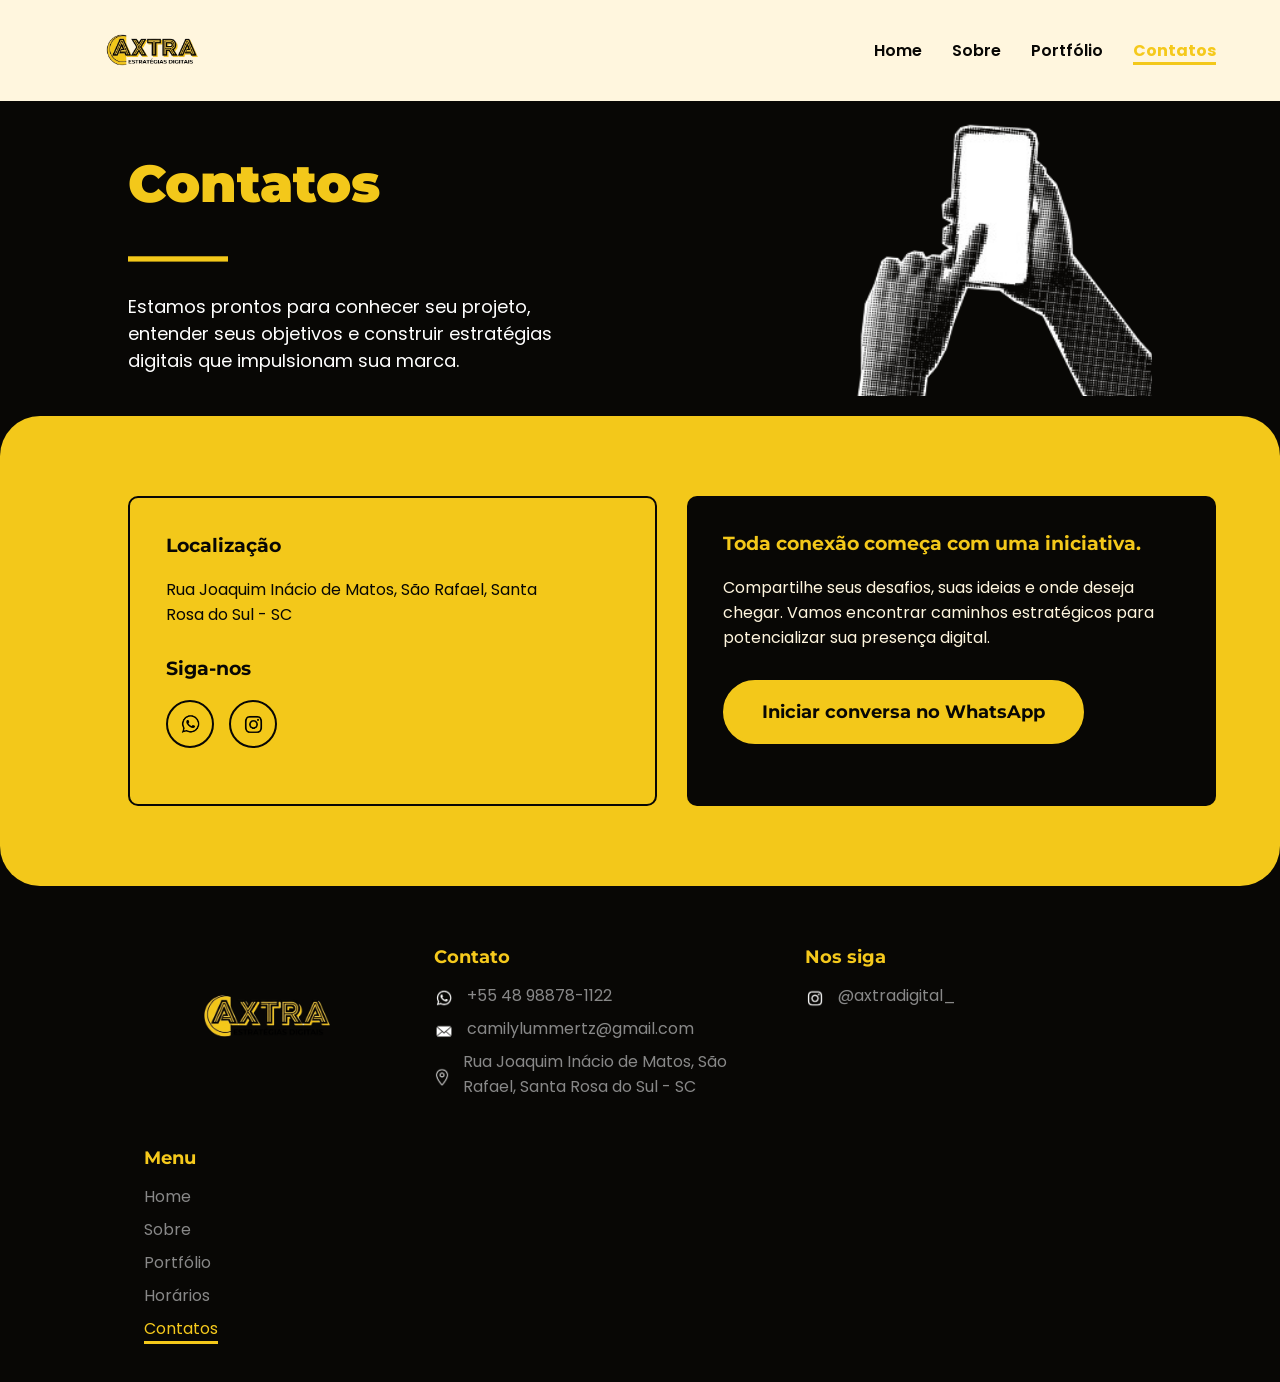
==== contatos/contatos.html @ 78667c5f "Adiciona páginas de contatos e portfólio" ====
<!DOCTYPE html>
<html lang="pt-BR">
<head>
    <meta charset="UTF-8">

    <meta name="Author" content="Emilly Bez Emerim">
    <meta name="Author" content="Maria Clara Flores Steckert">
    <meta name="Author" content="Taina Citadin">
    <meta name="Description" content="Axtra digital é uma empresa de marketing digital que cria conteúdos personalizados de forma orgânica.">
    <meta name="viewport" content="width=device-width, initial-scale=1.0">

    <link href="../css/style.css" rel="stylesheet" type="text/css">
    <link href="../css/contatos.css" rel="stylesheet" type="text/css">
    <meta name="viewport" content="width=device-width, initial-scale=1.0">
    <link rel="preconnect" href="https://fonts.googleapis.com">
    <link rel="preconnect" href="https://fonts.gstatic.com" crossorigin>
    <link href="https://fonts.googleapis.com/css2?family=Montserrat:ital,wght@0,100..900;1,100..900&family=Poppins:ital,wght@0,100;0,200;0,300;0,400;0,500;0,600;0,700;0,800;0,900;1,100;1,200;1,300;1,400;1,500;1,600;1,700;1,800;1,900&family=Roboto:ital,wght@0,100..900;1,100..900&display=swap" rel="stylesheet">
    <link href="../img/icon.png" rel="icon" type="image/x-icon">

    <title>Contatos - Axtra Digital</title>
</head>
<body>
    <header>
        <nav>
            <img src="../img/logo_axtra.PNG" alt="logomarca" width="180px">
            <ul>
                <li><a href="../index.html">Home</a></li>
                <li><a href="../sobre/sobre.html">Sobre</a></li>
                <li><a href="../portfolio/portfolio.html">Portfólio</a></li>
                <li><a href="../contatos/contatos.html" class="ativo">Contatos</a></li>
            </ul>
        </nav>
    </header>

    <main>
        <section class="banner-contatos">
            <h1 class="titulo-contatos">Contatos</h1>
            <img src="../img/yellowline.png" alt="" class="sobre-linha">
            <p>Estamos prontos para conhecer seu projeto, entender seus objetivos e construir estratégias digitais que impulsionam sua marca.</p>
            <img src="../img/retro-halftone.png" alt="celular" id="celular">
        </section>

        <section class="pagina-contato">
            <aside>
                <h3>Localização</h3>
                <address>
                    Rua Joaquim Inácio de Matos, São Rafael, Santa Rosa do Sul - SC
                </address>

                <h3>Siga-nos</h3>
                <ul>
                    <li><a href="https://wa.me/5548988781122?text=Ola%21%20Vim%20pelo%20site." target="_blank" rel="noopener noreferrer"><img src="../img/whatsapp.png" alt="WhatsApp" class="contatos-icon"></a></li>
                    <li><a href="https://www.instagram.com/axtradigital_/" target="_blank" rel="noopener noreferrer"><img src="../img/instagram.png" alt="Instagram" class="contatos-icon"></a></li>
                </ul>
            </aside>

            <article>
                <h3>Toda conexão começa com uma iniciativa.</h3>
                <p>Compartilhe seus desafios, suas ideias e onde deseja chegar. Vamos encontrar caminhos estratégicos para potencializar sua presença digital.</p>
                <a href="https://wa.me/5548988781122?text=Ola%21%20Vim%20pelo%20site." target="_blank" rel="noopener noreferrer" class="botao">Iniciar conversa no WhatsApp</a>
            </article>
        </section>
    </main>

        <footer>
        <section id="contatos">
            <img src="../img/logo_axtra.PNG" alt="Logo da Axtra" class="logo">
            
            <address>
                <h3>Contato</h3>
                <ul>
                    <li><img src="../img/whatsapp.png" alt="WhatsApp" class="contatos-icon"><a href="https://wa.me/5548988781122?text=Ola%21%20Vim%20pelo%20site." target="_blank" rel="noopener noreferrer">+55 48 98878-1122</a></li>
                    <li><img src="../img/mail.png" alt="E-mail" class="contatos-icon"><a href="mailto:camilylummertz@gmail.com">camilylummertz@gmail.com</a></li>
                    <li><img src="../img/localizacaopin.png" alt="Localização" class="contatos-icon">Rua Joaquim Inácio de Matos, São Rafael, Santa Rosa do Sul - SC</li>
                </ul>
            </address>
            
            <nav class="redes">
                <h3>Nos siga</h3>
                <ul>
                    <li><img src="../img/instagram.png" alt="Instagram" class="contatos-icon"><a href="https://www.instagram.com/axtradigital_/" target="_blank" rel="noopener noreferrer">@axtradigital_</a></li>
                </ul>
            </nav>

            <nav class="menu">
                <h3>Menu</h3>
            <ul>
                <li><a href="../index.html">Home</a></li>
                <li><a href="../sobre/sobre.html">Sobre</a></li>
                <li><a href="../portfolio/portfolio.html">Portfólio</a></li>
                <li><a href="../horarios/horarios.html">Horários</a></li>
                <li><a href="../contatos/contatos.html" class="ativo">Contatos</li>
            </ul>                
            </nav>
        </section>
    </footer>

</body>
</html>
---- css/style.css ----
* {
    box-sizing: border-box;
}
 
html,
body {
    margin: 0;
    min-height: 100%;
}
 
html {
    scroll-behavior: smooth;
}
 
body {
    min-height: 100vh;
    display: flex;
    flex-direction: column;
    background: #fff6de;
}
 
main {
    flex: 1;
    background: #080705;
}

h2 {
    font-family: "Montserrat", sans-serif;
    font-weight: 900;
    font-size: 40px;
    color: #f3c81a;
    text-align: left;
    padding-left: 20px;
}
 
h3 {
    font-family: "Montserrat", sans-serif;
    font-weight: 700;
    color: #f3c81a;
}
 
p {
    font-family: "Poppins", sans-serif;
    font-weight: 400;
    color: #fff6de;
    padding-left: 20px;
}
 
a {
    font-family: "Poppins", sans-serif;
    color: #080705;
    text-decoration: none;
}
 
li {
    list-style: none;
    font-family: "Poppins", sans-serif;
}
 
/* ----- menu principal ----- */

header {
    width: 100%;
    background: #fff6de;
}

header nav {
    width: 100%;
    display: flex;
    flex-direction: row;
    justify-content: space-between;
    align-items: center;
    background: #fff6de;
    padding: 0 5%;
}

header nav ul {
    display: flex;
    justify-content: center;
    align-items: center;
    flex-wrap: wrap;
    gap: 30px;
    padding: 20px 0;
    margin: 0;
    font-weight: 600;
}

header nav a {
    color: #080705;
    text-decoration: none;
    font-family: "Poppins", sans-serif;
    transition: color 0.3s ease;
}

header nav a:hover,
header nav a.ativo {
    color: #f3c81a;
    border-bottom: 3px solid #f3c81a;
}

#logo {
    width: 180px;
    height: auto;
}
 
footer {
    background: #080705;
    margin: 0;
    padding: 20px;
    width: 100%;
    display: flex;
    justify-content: center;
}
 
#contatos a {
    color: #ffffff;
}
 
.contatos-icon {
    width: 20px;
    height: 20px;
    object-fit: contain;
    margin-right: 5px;
    margin-bottom: -5px;
}

main section {
    background: #080705;
    padding: 5% 5% 10% 10%;
    width: 100%;
    height: 600px;
    display: grid;
    grid-template-columns: 1fr 1fr;
    align-items: center;
    gap: 30px;
}
 
.intro-secao {
    max-width: 700px;
}

main .sobre-axtra {
    background: #080705;
    padding: 5% 5% 10% 10%;
}
 
#sobre {
    width: 100%;
    text-align: left;
}
 
#yellowline {
    width: 100px;
    margin: 20px 0;
    padding-left: 20px;
}
 
#megafone {
    width: 400px;
    display: block;
    margin: 0 auto;
}

main section.diferencial {
    background: #f3c81a;
    color: #080705;
    width: 100%;
    height: 100%;
    gap: 10%;
    padding: 10%;
}
 
main section.diferencial #autenticidade {
    width: 100%;
    text-align: center;
    background: #080705;
    border-radius: 10px;
    padding: 10%;
    margin-bottom: 90px;
}
 
main section.diferencial h1 {
    color: #fff6de;
    font-family: "Montserrat", sans-serif;
    font-size: 100px;
    text-align: center;
}
 
main section.diferencial p {
    color: #fff6de;
    font-size: 25px;
}
 
main section.diferencial li {
    color: #080705;
    font-size: 25px;
    list-style: decimal;
}
 
main section.diferencial h2 {
    color: #080705;
    font-size: 80px;
    margin-top: 0;
}

main section.pilares,
main section.equipe {
    height: auto;
    display: block;
    padding: 60px 30px;
}
 
.grid-pilares {
    display: grid;
    grid-template-columns: repeat(4, 1fr);
    gap: 24px;
    margin-top: 40px;
}
 
.pilar {
    border: 2px solid #f3c81a;
    border-radius: 10px;
    padding: 10%;
}
 
.pilar h3 {
    margin-top: 0;
}
 
.pilar p {
    padding-left: 0;
}
 
main section.equipe {
    background: #f3c81a;
}
 
main section.equipe h2,
main section.equipe p {
    color: #080705;
}
 
.grid-equipe {
    display: grid;
    padding-left: 10%;
    padding-right: 10%;
    grid-template-columns: repeat(2, 1fr);
    gap: 24px;
    margin-top: 40px;
}
 
.membro {
    background: #fff6de;
    border-radius: 10px;
    padding: 24px;
    text-align: center;
}
 
.membro img {
    width: 160px;
    height: 160px;
    border-radius: 50%;
    object-fit: cover;
    transition: transform 0.3s ease;
}
 
.membro img:hover {
    transform: scale(1.06);
}
 
.membro h3 {
    color: #080705;
    margin: 16px 0 4px;
}
 
.membro p {
    padding-left: 0;
}
 
.membro .cargo {
    font-weight: 600;
    margin: 0 0 12px;
}

main section.cta {
    height: auto;
    background: #fff6de;
    padding: 60px 30px;
    border-radius: 0 0 40px 40px;
}
 
main section.cta h2,
main section.cta p {
    color: #080705;
}
 
.cta-botao {
    text-align: center;
}
 
.btn-whatsapp {
    display: inline-block;
    background: #080705;
    color: #f3c81a;
    font-family: "Montserrat", sans-serif;
    font-weight: 700;
    font-size: 18px;
    padding: 18px 36px;
    border: 3px solid #080705;
    border-radius: 50px;
    transition: transform 0.3s ease, background 0.3s ease, color 0.3s ease;
}
 
.btn-whatsapp:hover {
    background: #f3c81a;
    color: #080705;
    transform: translateY(-4px);
}
 
main section.secao-carrossel {
    height: 1000px;
    width: 100%;
    display: block;
    padding: 0;
}
 
.carrossel {
    position: relative;
    width: 100%;
    height: 90%;
}
 
#moldura {
    display: block;
    width: 100%;
    height: 100%;
    object-fit: cover;
    object-position: center;
}
 
.carrossel-seta {
    position: absolute;
    top: 80%;
    transform: translateY(-50%);
    width: 40px;
    height: 40px;
    border: none;
    border-radius: 50%;
    background: #f3c81a;
    color: #080705;
    font-size: 18px;
    cursor: pointer;
    transition: background 0.3s ease;
}
 
.carrossel-seta:hover {
    background: #fff6de;
}
 
.carrossel-seta.anterior {
    left: 20px;
}
 
.carrossel-seta.proximo {
    right: 20px;
}
 
@media (max-width: 1000px) {
    .grid-pilares {
        grid-template-columns: repeat(2, 1fr);
    }
    
    main section.secao-carrossel {
        height: 260px;
    }
 
    .carrossel-seta {
        width: 34px;
        height: 34px;
    }
 
    .carrossel-seta.anterior {
        left: 10px;
    }
 
    .carrossel-seta.proximo {
        right: 10px;
    }
 
    main section {
        grid-template-columns: 1fr;
        height: auto;
    }
 
    h2 {
        font-size: 28px;
    }
 
    #megafone {
        width: 100%;
        max-width: 300px;
    }
 
    #diferencial h1 {
        font-size: 64px;
    }

    main section.diferencial h2 {
        font-size: 36px;
    }
 
    main section.diferencial #autenticidade {
        margin-bottom: 0;
    }
 
    main section.pilares,
    main section.equipe,
    main section.cta {
        padding: 40px 15px;
    }
 
    .grid-pilares,
    .grid-equipe {
        grid-template-columns: 1fr 1fr;
    }

}

@media (max-width: 800px) {
 
    main section.secao-carrossel {
        height: 260px;
    }
 
    .carrossel-seta {
        width: 34px;
        height: 34px;
    }
 
    .carrossel-seta.anterior {
        left: 10px;
    }
 
    .carrossel-seta.proximo {
        right: 10px;
    }
 
    main section {
        grid-template-columns: 1fr;
        height: auto;
    }
 
    h2 {
        font-size: 28px;
    }
 
    #megafone {
        width: 100%;
        max-width: 300px;
    }
 
    #diferencial h1 {
        font-size: 64px;
    }

    main section.diferencial h2 {
        font-size: 36px;
    }
 
    main section.diferencial #autenticidade {
        margin-bottom: 0;
    }
 
    main section.pilares,
    main section.equipe,
    main section.cta {
        padding: 40px 15px;
    }
 
    .grid-pilares,
    .grid-equipe {
        grid-template-columns: 1fr;
    }
}

/*----- footer -----*/

.contatos-icon{
    width: 20px;
    height: 20px;
}

address{
    font-style: normal;
}

#contatos{
    display: flex;
    flex-wrap: wrap;
    align-items: flex-start;
    gap: 40px;
    width: 80%;
    margin: 0 auto;
    padding: 40px 0 10px;
}

#contatos > *{
    flex: 1 1 200px;
}

#contatos h3{
    text-align: left;
    margin: 0 0 15px;
    font-size: 18px;
    color: #f5c91c;
}

#contatos ul{
    list-style: none;
    margin: 0;
    padding: 0;
    color: #fff;
    display: block;
}

#contatos nav{
    display: block;
    background-color: transparent;
    padding: 0;
}

#contatos li{
    display: flex;
    align-items: center;
    gap: 8px;
    margin-bottom: 8px;
    color: #fff;
    width: auto;
}

#contatos address li{
    color: #888;
}

#contatos address a{
    color: #888;
}

#contatos a{
    color: #fff;
    text-decoration: none;
}

.logo{
    max-width: 250px;
}

.menu a{
    color: #888;
}

.menu .ativo{
    color: #f5c91c;
}

.redes a{
    color: #888;
}

.redes .ativo{
    color: #f5c91c;
}

#contatos .menu a,
#contatos .redes a{
    color: #888;
}

#contatos .menu .ativo,
#contatos .redes .ativo{
    color: #f5c91c;
}

nav a:hover,
nav a.ativo,
#contatos address a:hover {
    border-bottom: 3px solid #f3c81a;
}

header nav a.ativo{
    color: #f5c91c;
    font-weight: 700;
}

/* ---- footer tablet ---- */
@media (max-width: 1000px) {
    #contatos {
        display: grid;
        grid-template-columns: 1.4fr 1fr 1fr;
        gap: 30px;
        width: 90%;
    }

    #contatos > .logo {
        grid-column: 1 / -1;
    }
}

/* ---- footer celular ---- */
@media (max-width: 800px) {
    #contatos {
        grid-template-columns: 1fr;
        padding: 30px 0 10px;
    }

    #contatos > .logo {
        max-width: 180px;
    }
}
---- css/contatos.css ----
/* ---- bloco preto ---- */

.banner-contatos{
    display: grid;
    grid-template-columns: 1fr auto;
    grid-template-rows: 1fr auto 1fr;
    align-items: center;
    gap: 20px;
    padding: 20px 10%;
    height: auto;
}

.banner-contatos h1{
    font-family: "Montserrat", sans-serif;
    font-weight: 900;
    font-size: 52px;
    color: #f3c81a;
    margin: 0;
}

.banner-contatos h1,
.banner-contatos h2{
    grid-column: 1;
    align-self: end;
    margin: 0 0 10px;
    padding-left: 0;
}

.sobre-linha {
    display: block;
    width: 100px;
    margin: 8px 0;
    grid-column: 1;
}

#celular{
    grid-column: 2;
    grid-row: 1 / 4;
    width: 300px;
    max-width: 100%;
    display: block;
    margin: 0;
}

.banner-contatos{
    display: grid;
    grid-template-columns: 1fr auto;
    column-gap: 20px;
    align-items: center;
    padding: 20px 10%;
    height: auto;
}

.banner-contatos p{
    grid-column: 1;
    align-self: start;
    margin: 0;
    padding-left: 0;
    max-width: 450px;
    color: #fff;
    font-family: "Poppins", sans-serif;
    font-size: 18px;
}

/* ---- bloco amarelo ---- */

.pagina-contato{
    width: 100%;
    padding-top: 80px;
    padding-bottom: 80px;
    height: auto;
    background-color: #f3c81a;
    border-radius: 40px 40px 40px 40px;
    align-items: stretch;
}

.pagina-contato aside,
.pagina-contato article{
    flex: 1 1 300px;
    margin: 0;
    padding: 0;
}

.pagina-contato aside,
.pagina-contato article{
    padding: 36px;
    border-radius: 10px;
}

.pagina-contato aside{
    border: 2px solid #080705;
}

.pagina-contato article{
    background: #080705;
}

.pagina-contato h3{
    font-family: "Montserrat", sans-serif;
    text-align: left;
    margin: 0 0 20px;
    color: #080705;
}

.pagina-contato article h3{
    color: #f3c81a;
}

.pagina-contato article p{
    margin: 0 0 30px;
    padding: 0;
    text-align: left;
}

.pagina-contato address{
    font-family: "Poppins", sans-serif;
    font-style: normal;
    color: #080705;
    margin-bottom: 30px;
    max-width: 380px;
}

.pagina-contato ul{
    display: flex;
    gap: 15px;
    list-style: none;
    margin: 0 0 20px;
    padding: 0;
}

.pagina-contato li a{
    display: flex;
    align-items: center;
    justify-content: center;
    width: 48px;
    height: 48px;
    border: 2px solid #080705;
    border-radius: 50%;
}

.pagina-contato .contatos-icon{
    width: 24px;
    height: 24px;
    border-color:#080705;
    object-fit: contain;
    filter: brightness(0);
    transform: translate(3px, -3px);
}

.botao{
    display: inline-block;
    padding: 18px 36px;
    border-radius: 50px;
    background-color: #080705;
    color: #f3c81a;
    font-family: "Montserrat", sans-serif;
    text-decoration: none;
    font-weight: bold;

    border: 3px solid #080705;
    font-weight: 700;
    font-size: 18px;
    transition: transform 0.3s ease, background 0.3s ease, color 0.3s ease;    
}

.botao:hover {
    background: #f3c81a;
    color: #080705;
    transform: translateY(-4px);
}

.pagina-contato article .botao{
    background: #f3c81a;
    color: #080705;
    border-color: #f3c81a;
}

.pagina-contato article .botao:hover{
    background: transparent;
    color: #f3c81a;
}

.banner-contatos{
    grid-template-rows: 1fr auto 1fr;
}

.banner-contatos p{
    padding-left: 0;
}

/* ---- celular ---- */

@media (max-width: 800px){
    .banner-contatos{
        grid-template-columns: 1fr;
        padding: 48px 20px;
        grid-template-rows: none;
    }

    .banner-contatos h2,
    .banner-contatos p,
    #celular{
        grid-column: 1;
    }

    #celular{
        grid-row: auto;
        width: 220px;
        margin: 24px auto 0;
    }

    .pagina-contato{
        padding: 48px 20px;
    }
}
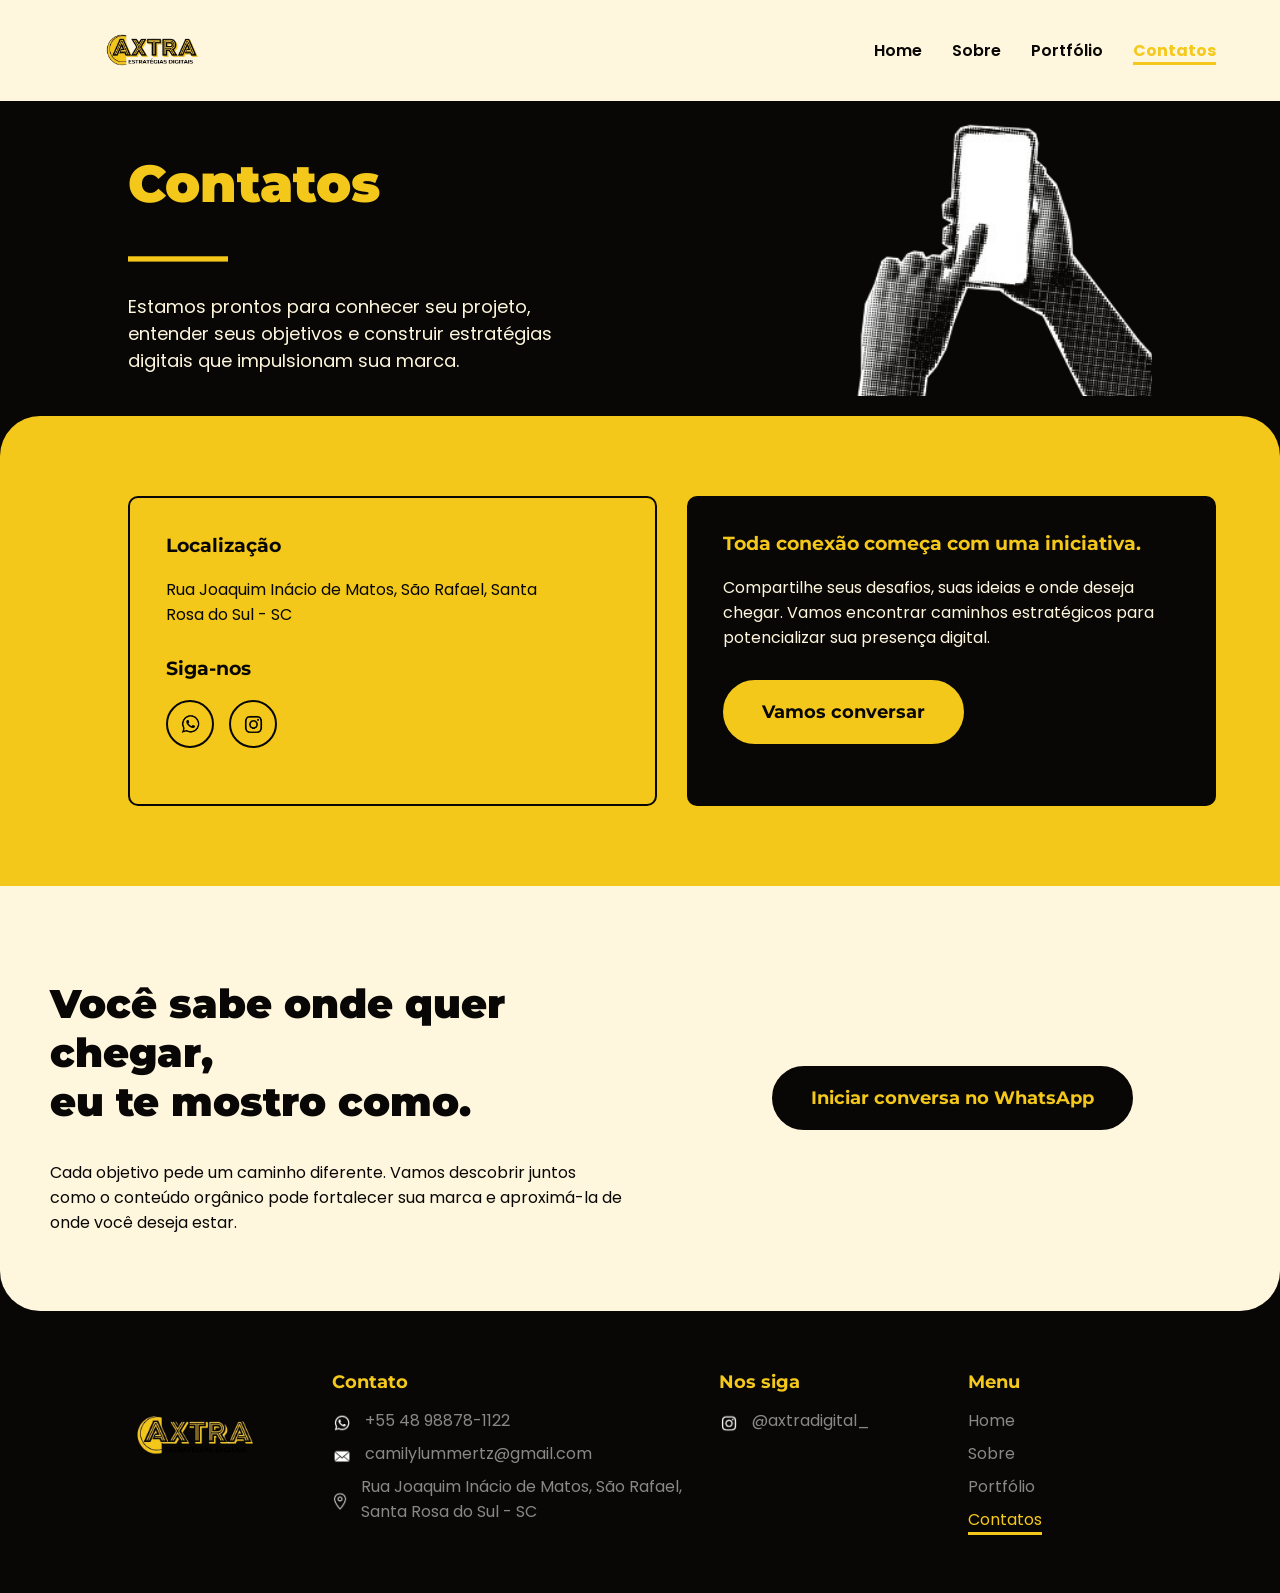
==== commit ca4d35c9: "Ajustes dos problemas finais" ====
--- a/contatos/contatos.html
+++ b/contatos/contatos.html
@@ -22,7 +22,7 @@
 <body>
     <header>
         <nav>
-            <img src="../img/logo_axtra.PNG" alt="logomarca" width="180px">
+            <img src="../img/logo_axtra.PNG" alt="logomarca" id="logo" width="180px">
             <ul>
                 <li><a href="../index.html">Home</a></li>
                 <li><a href="../sobre/sobre.html">Sobre</a></li>
@@ -35,7 +35,7 @@
     <main>
         <section class="banner-contatos">
             <h1 class="titulo-contatos">Contatos</h1>
-            <img src="../img/yellowline.png" alt="" class="sobre-linha">
+            <img src="../img/yellowline.png" alt="linha amarela" class="sobre-linha">
             <p>Estamos prontos para conhecer seu projeto, entender seus objetivos e construir estratégias digitais que impulsionam sua marca.</p>
             <img src="../img/retro-halftone.png" alt="celular" id="celular">
         </section>
@@ -57,12 +57,23 @@
             <article>
                 <h3>Toda conexão começa com uma iniciativa.</h3>
                 <p>Compartilhe seus desafios, suas ideias e onde deseja chegar. Vamos encontrar caminhos estratégicos para potencializar sua presença digital.</p>
-                <a href="https://wa.me/5548988781122?text=Ola%21%20Vim%20pelo%20site." target="_blank" rel="noopener noreferrer" class="botao">Iniciar conversa no WhatsApp</a>
+                <a href="https://wa.me/5548988781122?text=Ola%21%20Vim%20pelo%20site." target="_blank" rel="noopener noreferrer" class="botao">Vamos conversar</a>
             </article>
         </section>
+        
+        <section class="cta" id="conversar">
+            <article class="cta-texto">
+                <h2>Você sabe onde quer chegar, <br> eu te mostro como.</h2>
+                <p>Cada objetivo pede um caminho diferente. Vamos descobrir juntos como o conteúdo orgânico pode fortalecer sua marca e aproximá-la de onde você deseja estar.</p>
+            </article>
+            <article class="cta-botao">
+                <a class="btn-whatsapp" href="https://wa.me/5548988781122?text=Ola%21%20Vim%20pelo%20site%20e%20quero%20conversar." target="_blank" rel="noopener noreferrer">Iniciar conversa no WhatsApp</a>
+            </article>
+        </section>
+
     </main>
-
-        <footer>
+    
+    <footer>
         <section id="contatos">
             <img src="../img/logo_axtra.PNG" alt="Logo da Axtra" class="logo">
             
@@ -88,7 +99,6 @@
                 <li><a href="../index.html">Home</a></li>
                 <li><a href="../sobre/sobre.html">Sobre</a></li>
                 <li><a href="../portfolio/portfolio.html">Portfólio</a></li>
-                <li><a href="../horarios/horarios.html">Horários</a></li>
                 <li><a href="../contatos/contatos.html" class="ativo">Contatos</li>
             </ul>                
             </nav>
--- a/css/style.css
+++ b/css/style.css
@@ -592,13 +592,40 @@
     font-weight: 700;
 }
 
+#contatos a {
+    font-weight: 400;
+}
+
+/* ---- footer notebook ---- */
+
+@media (max-width: 1400px) {
+    #contatos {
+        display: grid;
+        grid-template-columns: 1fr 1.6fr 1fr 1fr;
+        gap: 20px;
+        align-items: start;
+        width: 90%;
+        margin: 0 auto;
+    }
+
+    #contatos > .logo {
+        width: 100%;
+    }
+
+    #contatos a {
+        overflow-wrap: anywhere;
+    }
+}
+
 /* ---- footer tablet ---- */
+
 @media (max-width: 1000px) {
     #contatos {
         display: grid;
-        grid-template-columns: 1.4fr 1fr 1fr;
-        gap: 30px;
-        width: 90%;
+        grid-template-columns: repeat(3, 1fr);
+        gap: 15px;
+        width: 95%;
+        margin: 0 auto;
     }
 
     #contatos > .logo {
@@ -607,6 +634,7 @@
 }
 
 /* ---- footer celular ---- */
+
 @media (max-width: 800px) {
     #contatos {
         grid-template-columns: 1fr;
@@ -616,4 +644,24 @@
     #contatos > .logo {
         max-width: 180px;
     }
+}
+
+/* ---- telas muito pequenas ---- */
+
+@media (max-width: 380px) {
+
+    nav ul {
+        display: flex;
+        gap: 8px 12px;
+        justify-content: center;
+        flex-direction: row;
+    }
+
+    nav a {
+        font-size: 12px;
+    }
+
+        h2 {
+        font-size: 25px;
+    }
 }
--- a/css/contatos.css
+++ b/css/contatos.css
@@ -1,3 +1,9 @@
+/* ==========================================================
+   Página Contatos - estilos específicos
+   Este arquivo organiza os estilos da página de Contatos.
+   Cores: #080705 (preto), #f3c81a (amarelo), #fff6de (creme)
+   ========================================================== */
+
 /* ---- bloco preto ---- */
 
 .banner-contatos{
@@ -57,7 +63,7 @@
     margin: 0;
     padding-left: 0;
     max-width: 450px;
-    color: #fff;
+    color: #fff6de;
     font-family: "Poppins", sans-serif;
     font-size: 18px;
 }
@@ -70,7 +76,7 @@
     padding-bottom: 80px;
     height: auto;
     background-color: #f3c81a;
-    border-radius: 40px 40px 40px 40px;
+    border-radius: 40px 40px 0 0;
     align-items: stretch;
 }
 
@@ -188,11 +194,44 @@
     padding-left: 0;
 }
 
+/* ---- tablet ---- */
+
+@media (max-width: 1000px){
+    .banner-contatos{
+    grid-template-columns: 1fr;
+    min-height: auto;
+    padding: 48px 20px;
+    grid-template-rows: none;
+    }
+
+    .banner-contatos h2,
+    .banner-contatos p,
+    #celular{
+        grid-column: 1;
+    }
+
+    .banner-contatos p{
+        width: 100%;
+        max-width: none;
+        text-align: left;
+    }
+    #celular{
+        grid-row: auto;
+        width: 220px;
+        margin: 24px auto 0;
+    }
+
+    .pagina-contato{
+        padding: 48px 20px;
+    }
+}
+
 /* ---- celular ---- */
 
 @media (max-width: 800px){
     .banner-contatos{
         grid-template-columns: 1fr;
+        min-height: auto;
         padding: 48px 20px;
         grid-template-rows: none;
     }
@@ -201,6 +240,12 @@
     .banner-contatos p,
     #celular{
         grid-column: 1;
+    }
+
+    .banner-contatos p{
+        width: 100%;
+        max-width: none;
+        text-align: left;
     }
 
     #celular{
@@ -212,4 +257,33 @@
     .pagina-contato{
         padding: 48px 20px;
     }
+
+    #logo {
+        width: 125px;
+}
+
+    nav {
+        gap: 10px;
+        display: flex;
+        flex-direction: row;
+        flex-wrap: nowrap;
+}
+
+    nav ul {
+        display: flex;
+        flex-direction: row;
+        gap: 10px;
+        padding: 10px 0;
+        flex-wrap: nowrap;
+}
+
+    nav a {
+        font-size: 13px;
+        white-space: nowrap;
+}
+
+    .banner-contatos h1{
+        font-size: 32px;
+}
+
 }
